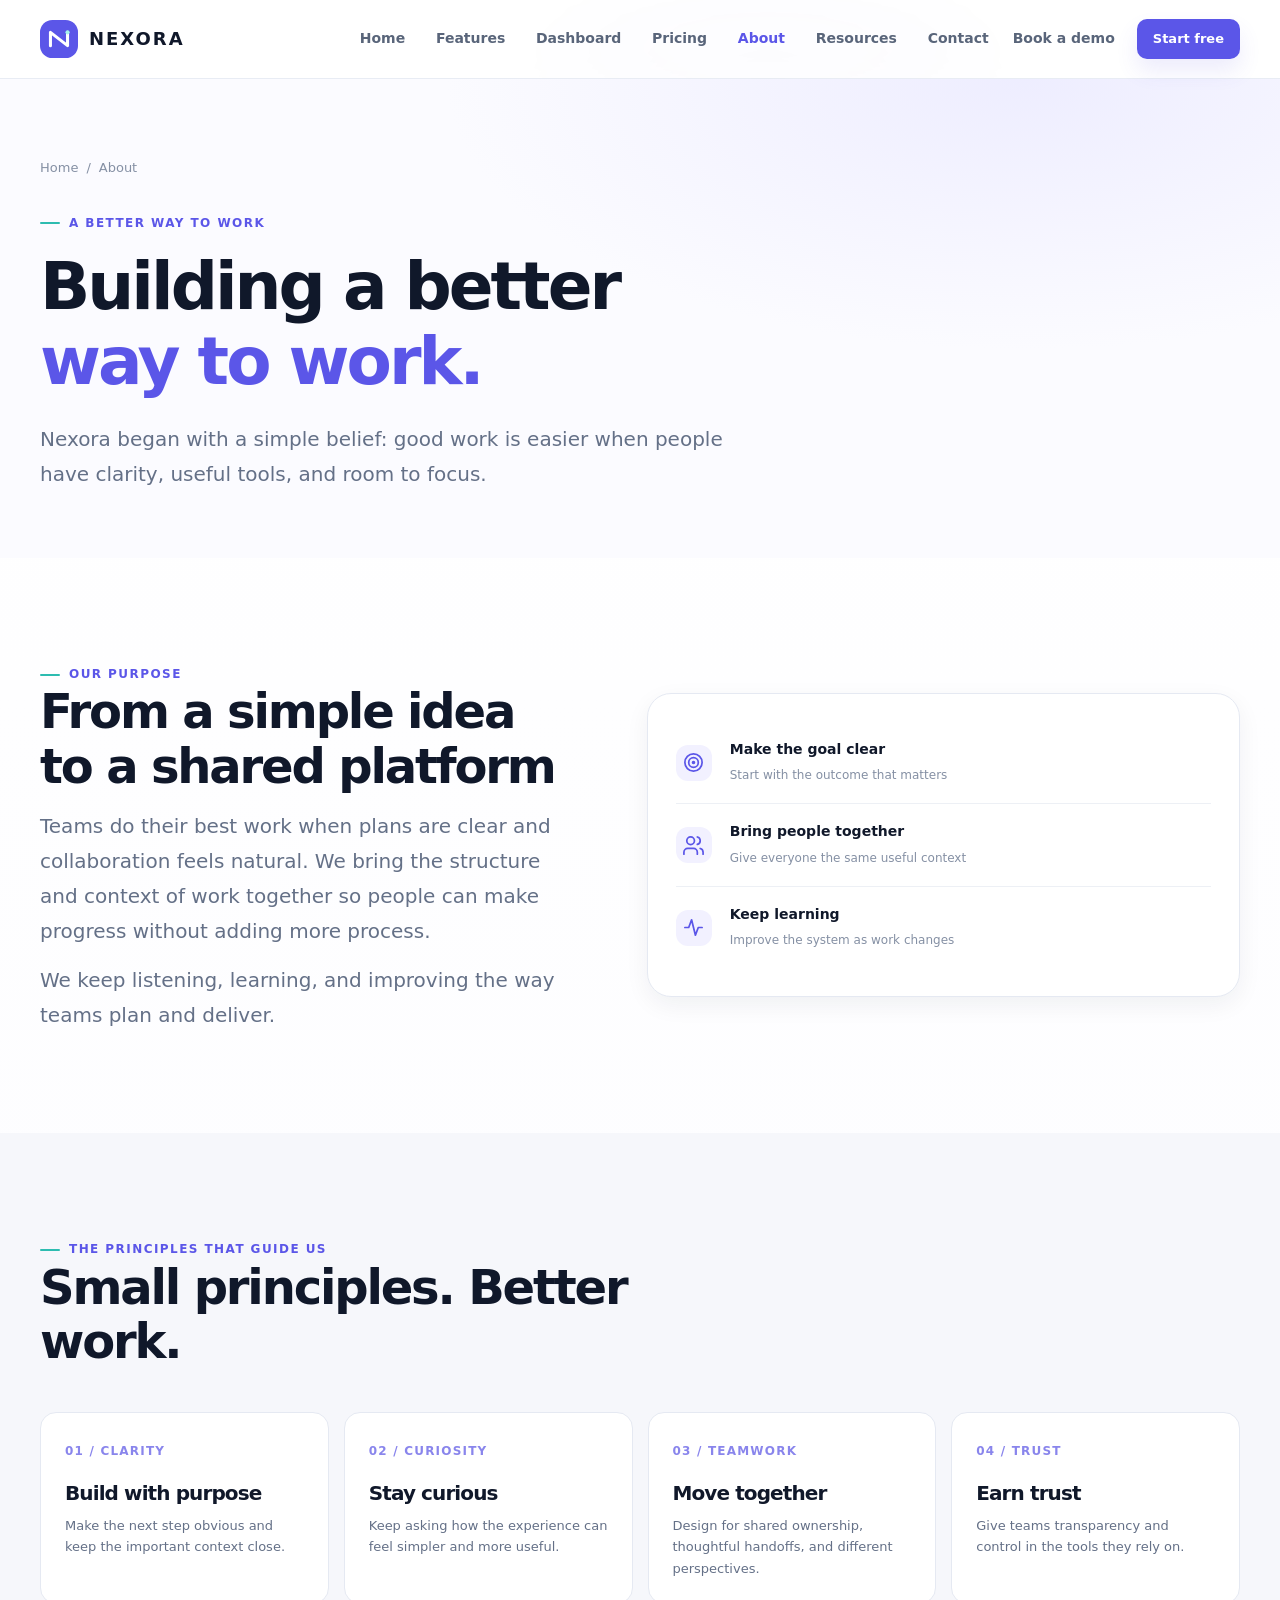
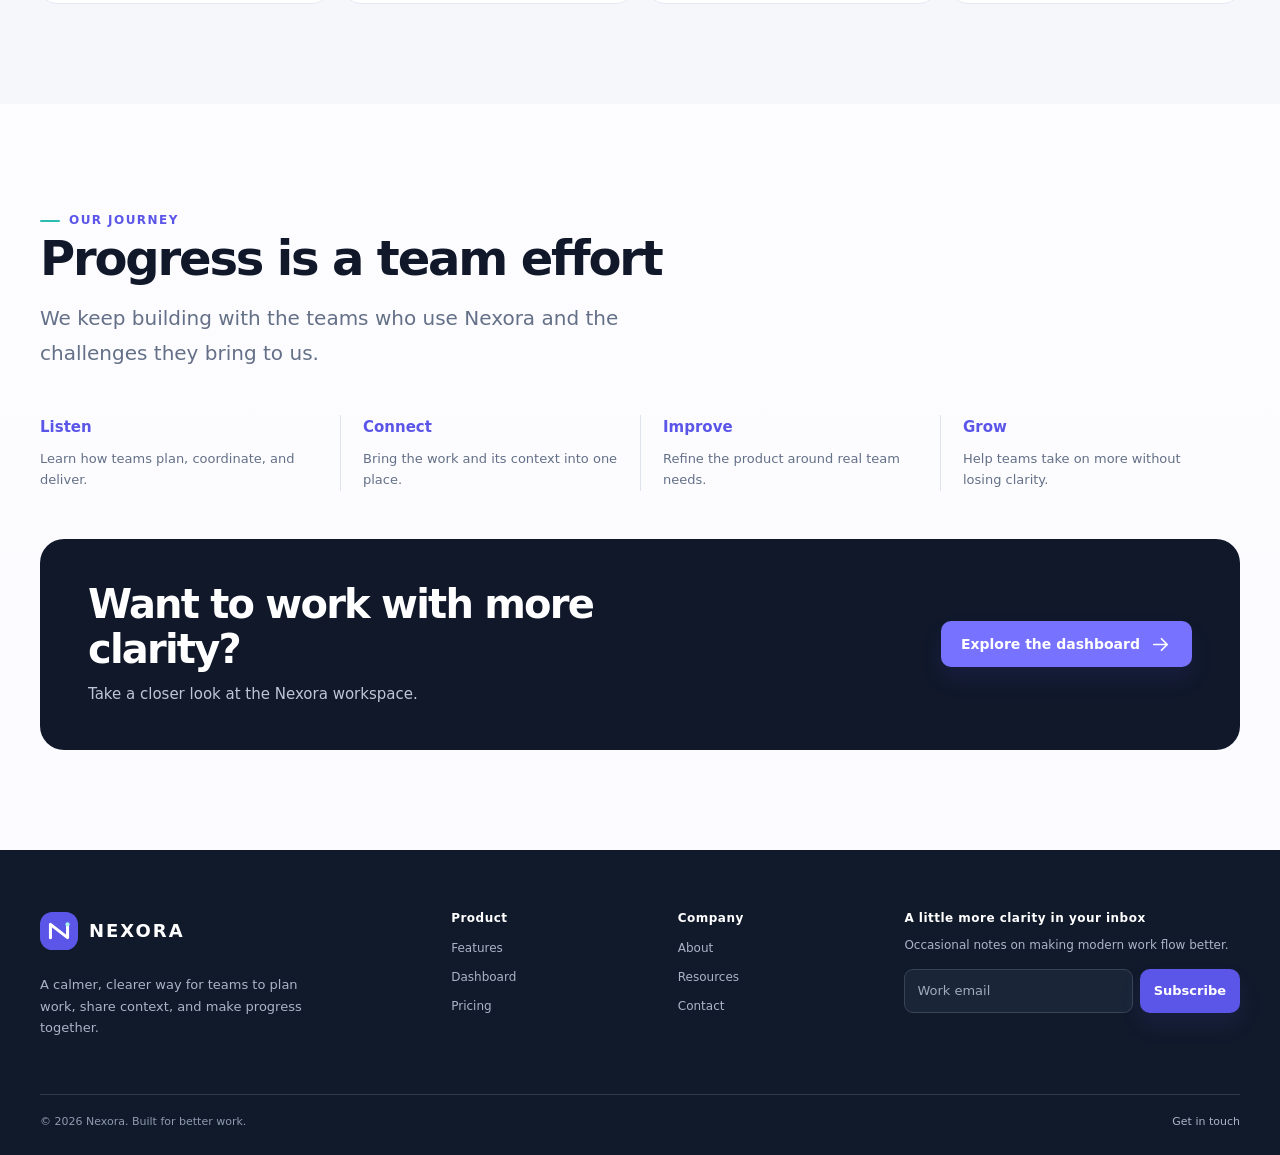
==== about.html @ 0b2b47d9 "Initial NEXORA website" ====
<!doctype html>
<html lang="en">
<head>
<meta charset="utf-8">
<meta name="viewport" content="width=device-width, initial-scale=1">
<meta name="description" content="Learn about Nexora’s purpose and the principles behind a better way to work.">
<title>About Nexora | Nexora</title>
<link rel="icon" href="assets/icons/nexora-mark.svg" type="image/svg+xml">
<link rel="stylesheet" href="css/style.css">
<script src="js/main.js" defer></script>
</head>
<body>
<a class="skip-link" href="#main-content">Skip to content</a>
<header class="site-header"><div class="container nav-wrap">
<a class="brand" href="index.html" aria-label="Nexora home"><img src="assets/icons/nexora-mark.svg" alt=""><span>NEXORA</span></a>
<div class="nav-panel" id="nav-panel"><nav class="primary-nav" id="site-nav" aria-label="Main navigation"><a href="index.html">Home</a><a href="features.html">Features</a><a href="dashboard.html">Dashboard</a><a href="pricing.html">Pricing</a><a href="about.html" aria-current="page">About</a><a href="resources.html">Resources</a><a href="contact.html">Contact</a></nav>
<div class="nav-cta"><a class="text-link" href="contact.html#demo">Book a demo</a><a class="button button-small" href="pricing.html#plans">Start free</a></div></div>
<button class="menu-toggle" type="button" data-menu-toggle aria-controls="nav-panel" aria-expanded="false" aria-label="Open navigation"><svg viewBox="0 0 24 24" fill="none" stroke="currentColor" stroke-width="1.8" stroke-linecap="round" aria-hidden="true"><path d="M4 7h16M4 12h16M4 17h16"/></svg></button>
</div></header>
<main id="main-content">
<section class="page-hero"><div class="container"><nav class="breadcrumb" aria-label="Breadcrumb"><a href="index.html">Home</a><span>/</span><span>About</span></nav><span class="eyebrow">A better way to work</span><h1>Building a better<br><span>way to work.</span></h1><p class="lead">Nexora began with a simple belief: good work is easier when people have clarity, useful tools, and room to focus.</p></div></section>
<section class="section"><div class="container split-section"><div class="split-copy"><span class="eyebrow">Our purpose</span><h2>From a simple idea to a shared platform</h2><p class="lead">Teams do their best work when plans are clear and collaboration feels natural. We bring the structure and context of work together so people can make progress without adding more process.</p><p class="lead mt-24">We keep listening, learning, and improving the way teams plan and deliver.</p></div><div class="workflow-card"><div class="workflow-step"><span class="step-number"><svg class="icon" viewBox="0 0 24 24" aria-hidden="true"><circle cx="12" cy="12" r="9"/><circle cx="12" cy="12" r="5"/><circle cx="12" cy="12" r="1"/></svg></span><span><strong>Make the goal clear</strong><small>Start with the outcome that matters</small></span></div><div class="workflow-step"><span class="step-number"><svg class="icon" viewBox="0 0 24 24" aria-hidden="true"><path d="M16 21v-2a4 4 0 0 0-4-4H6a4 4 0 0 0-4 4v2"/><circle cx="9" cy="7" r="4"/><path d="M22 21v-2a4 4 0 0 0-3-3.87M16 3.13a4 4 0 0 1 0 7.75"/></svg></span><span><strong>Bring people together</strong><small>Give everyone the same useful context</small></span></div><div class="workflow-step"><span class="step-number"><svg class="icon" viewBox="0 0 24 24" aria-hidden="true"><path d="M3 12h4l3-8 4 16 3-8h4"/></svg></span><span><strong>Keep learning</strong><small>Improve the system as work changes</small></span></div></div></div></section>
<section class="section section-soft"><div class="container"><div class="section-heading"><span class="eyebrow">The principles that guide us</span><h2>Small principles. Better work.</h2></div><div class="value-grid"><article class="value-card"><span class="value-index">01 / CLARITY</span><h3>Build with purpose</h3><p>Make the next step obvious and keep the important context close.</p></article><article class="value-card"><span class="value-index">02 / CURIOSITY</span><h3>Stay curious</h3><p>Keep asking how the experience can feel simpler and more useful.</p></article><article class="value-card"><span class="value-index">03 / TEAMWORK</span><h3>Move together</h3><p>Design for shared ownership, thoughtful handoffs, and different perspectives.</p></article><article class="value-card"><span class="value-index">04 / TRUST</span><h3>Earn trust</h3><p>Give teams transparency and control in the tools they rely on.</p></article></div></div></section>
<section class="section"><div class="container"><div class="section-heading"><span class="eyebrow">Our journey</span><h2>Progress is a team effort</h2><p class="lead">We keep building with the teams who use Nexora and the challenges they bring to us.</p></div><div class="milestones"><div class="milestone"><strong>Listen</strong><p>Learn how teams plan, coordinate, and deliver.</p></div><div class="milestone"><strong>Connect</strong><p>Bring the work and its context into one place.</p></div><div class="milestone"><strong>Improve</strong><p>Refine the product around real team needs.</p></div><div class="milestone"><strong>Grow</strong><p>Help teams take on more without losing clarity.</p></div></div><div class="mt-48"><div class="cta-band"><div><h2>Want to work with more clarity?</h2><p>Take a closer look at the Nexora workspace.</p></div><a class="button" href="dashboard.html">Explore the dashboard <svg class="icon" viewBox="0 0 24 24" aria-hidden="true"><path d="M5 12h14M13 6l6 6-6 6"/></svg></a></div></div></div></section></main>
<footer class="site-footer"><div class="container">
<div class="footer-top">
<div class="footer-brand"><a class="brand" href="index.html" aria-label="Nexora home"><img src="assets/icons/nexora-mark.svg" alt=""><span>NEXORA</span></a><p>A calmer, clearer way for teams to plan work, share context, and make progress together.</p></div>
<div><h2 class="footer-heading">Product</h2><nav class="footer-links" aria-label="Product links"><a href="features.html">Features</a><a href="dashboard.html">Dashboard</a><a href="pricing.html">Pricing</a></nav></div>
<div><h2 class="footer-heading">Company</h2><nav class="footer-links" aria-label="Company links"><a href="about.html">About</a><a href="resources.html">Resources</a><a href="contact.html">Contact</a></nav></div>
<div class="newsletter-block"><h2 class="footer-heading">A little more clarity in your inbox</h2><p class="newsletter-copy">Occasional notes on making modern work flow better.</p><form class="newsletter-form" data-local-form="newsletter"><input class="newsletter-input" type="email" name="email" autocomplete="email" placeholder="Work email" aria-label="Work email" required><button class="button button-small" type="submit">Subscribe</button></form><p class="footer-form-status" data-form-status aria-live="polite"></p></div>
</div>
<div class="footer-bottom"><p>© <span data-current-year>2026</span> Nexora. Built for better work.</p><a href="contact.html">Get in touch</a></div>
</div></footer>
</body></html>
---- css/style.css ----
:root {
  color-scheme: light;
  --ink: #10182a;
  --muted: #647087;
  --muted-2: #8590a4;
  --line: #e5e9f2;
  --surface: #ffffff;
  --surface-soft: #f6f7fb;
  --surface-lavender: #f2f1ff;
  --brand: #5b56e8;
  --brand-dark: #4842d1;
  --teal: #2dbcb0;
  --navy: #10182a;
  --radius-sm: 10px;
  --radius-md: 16px;
  --radius-lg: 24px;
  --shadow-sm: 0 8px 24px rgb(20 28 50 / 6%);
  --shadow-md: 0 24px 64px rgb(32 38 85 / 12%);
  --container: 1200px;
  --ease: cubic-bezier(.2,.7,.2,1);
  font-family: Inter, ui-sans-serif, system-ui, -apple-system, BlinkMacSystemFont, "Segoe UI", sans-serif;
  font-synthesis: none;
  text-rendering: optimizeLegibility;
  -webkit-font-smoothing: antialiased;
}
* { box-sizing: border-box; }
html { scroll-behavior: smooth; scroll-padding-top: 96px; }
body {
  margin: 0;
  color: var(--ink);
  background: linear-gradient(180deg, #ffffff 0%, #fbfbff 100%);
  font-size: 16px;
  line-height: 1.65;
  animation: bodyFadeIn .7s var(--ease) both;
}
body::before {
  position: fixed;
  inset: -18% 15% auto auto;
  width: min(40rem, 60vw);
  height: min(40rem, 60vw);
  border-radius: 50%;
  background: radial-gradient(circle, rgb(91 86 232 / 16%), rgb(91 86 232 / 0%) 68%);
  content: "";
  pointer-events: none;
  filter: blur(22px);
  z-index: 0;
  animation: pulseGlow 12s ease-in-out infinite alternate;
}
img, svg { display: block; }
a { color: inherit; text-decoration: none; }
button, input, select, textarea { font: inherit; }
button, a { -webkit-tap-highlight-color: transparent; }
button { color: inherit; }
:focus-visible { outline: 3px solid #8b87ff; outline-offset: 3px; }
[hidden] { display: none !important; }
.reveal {
  opacity: 0;
  transform: translateY(26px);
  transition: opacity .75s var(--ease), transform .75s var(--ease), box-shadow .2s var(--ease), border-color .2s var(--ease);
  transition-delay: var(--delay, 0ms);
}
.reveal.is-visible {
  opacity: 1;
  transform: translateY(0);
}
@keyframes bodyFadeIn {
  from { opacity: 0; }
  to { opacity: 1; }
}
@keyframes pulseGlow {
  0% { opacity: .4; transform: scale(1); }
  100% { opacity: .8; transform: scale(1.14); }
}
@keyframes floatPanel {
  0%, 100% { transform: var(--panel-transform, translateY(0)); }
  50% { transform: var(--panel-transform, translateY(0)) translateY(-8px); }
}
@keyframes fadeUp {
  from {
    opacity: 0;
    transform: translateY(18px);
  }
  to {
    opacity: 1;
    transform: translateY(0);
  }
}
.container { width: min(var(--container), calc(100% - 64px)); margin-inline: auto; }
.skip-link { position: fixed; top: 8px; left: 8px; z-index: 100; transform: translateY(-150%); padding: 10px 14px; border-radius: 8px; color: white; background: var(--navy); }
.skip-link:focus { transform: translateY(0); }
.site-header {
  position: sticky;
  top: 0;
  z-index: 50;
  border-bottom: 1px solid rgb(226 231 241 / 78%);
  background: rgb(255 255 255 / 92%);
  backdrop-filter: blur(16px);
  animation: fadeUp .7s var(--ease) both;
}
.nav-wrap { min-height: 78px; display: flex; align-items: center; justify-content: space-between; gap: 32px; }
.brand { display: inline-flex; align-items: center; gap: 11px; flex: 0 0 auto; font-size: 18px; font-weight: 800; letter-spacing: .11em; }
.brand img { width: 38px; height: 38px; }
.nav-panel { display: flex; flex: 1; align-items: center; gap: 24px; }
.primary-nav { display: flex; align-items: center; gap: clamp(18px, 2.4vw, 34px); margin-left: auto; }
.primary-nav a, .nav-cta .text-link { color: #59657a; font-size: 14px; font-weight: 600; transition: color .18s var(--ease); }
.primary-nav a:hover, .primary-nav a[aria-current="page"], .nav-cta .text-link:hover { color: var(--brand); }
.nav-cta { display: flex; align-items: center; gap: 22px; }
.button {
  min-height: 46px;
  display: inline-flex;
  align-items: center;
  justify-content: center;
  gap: 9px;
  padding: 0 19px;
  border: 1px solid transparent;
  border-radius: var(--radius-sm);
  background: var(--brand);
  color: white;
  font-size: 14px;
  font-weight: 700;
  line-height: 1.2;
  cursor: pointer;
  transition: transform .2s var(--ease), background .2s var(--ease), box-shadow .2s var(--ease), filter .2s var(--ease);
  box-shadow: 0 12px 22px rgb(91 86 232 / 11%);
}
.button:hover {
  transform: translateY(-2px) scale(1.01);
  background: var(--brand-dark);
  box-shadow: 0 18px 26px rgb(91 86 232 / 18%);
  filter: saturate(1.06);
}
.button-secondary { border-color: var(--line); background: white; color: var(--ink); }
.button-secondary:hover { border-color: #c9c9f8; background: #fbfbff; color: var(--brand-dark); box-shadow: var(--shadow-sm); }
.button-dark { background: var(--navy); }
.button-dark:hover { background: #202b45; }
.button-small { min-height: 40px; padding-inline: 15px; font-size: 13px; }
.menu-toggle { display: none; width: 44px; height: 44px; align-items: center; justify-content: center; border: 1px solid var(--line); border-radius: 12px; background: white; cursor: pointer; }
.menu-toggle svg { width: 20px; height: 20px; }
.icon { width: 23px; height: 23px; flex: 0 0 auto; fill: none; stroke: currentColor; stroke-width: 1.8; stroke-linecap: round; stroke-linejoin: round; }
main { min-height: 50vh; }
.eyebrow { display: inline-flex; align-items: center; gap: 9px; color: var(--brand); font-size: 12px; font-weight: 800; letter-spacing: .12em; text-transform: uppercase; }
.eyebrow::before { width: 20px; height: 2px; border-radius: 4px; background: var(--teal); content: ""; }
h1, h2, h3, p { margin-top: 0; }
h1, h2, h3 { letter-spacing: -.045em; line-height: 1.13; }
h1 { max-width: 800px; margin-bottom: 22px; font-size: clamp(46px, 6.2vw, 76px); font-weight: 760; }
h1 span, .gradient-text { color: var(--brand); }
h2 { margin-bottom: 16px; font-size: clamp(32px, 4vw, 48px); font-weight: 740; }
h3 { margin-bottom: 10px; font-size: 20px; font-weight: 700; }
.lead { max-width: 620px; margin-bottom: 0; color: var(--muted); font-size: clamp(17px, 1.7vw, 20px); line-height: 1.75; }
.section { padding-block: 100px; }
.section-soft { background: var(--surface-soft); }
.section-heading { max-width: 720px; margin-bottom: 44px; }
.section-heading.center { margin-inline: auto; text-align: center; }
.section-heading.center .lead { margin-inline: auto; }
.hero { position: relative; overflow: hidden; padding: 76px 0 70px; background: radial-gradient(ellipse at 80% 35%, rgb(220 219 255 / 50%), transparent 38%), linear-gradient(180deg, #fbfbff 0%, #fff 92%); }
.hero-grid { display: grid; grid-template-columns: minmax(0, .88fr) minmax(500px, 1.12fr); align-items: center; gap: clamp(38px, 6vw, 84px); }
.hero-copy { position: relative; z-index: 1; animation: fadeUp .8s var(--ease) both; }
.hero-copy h1 { margin-top: 19px; }
.hero-copy .lead { max-width: 540px; }
.hero-actions { display: flex; flex-wrap: wrap; gap: 12px; margin-top: 30px; }
.hero-note { margin-top: 17px; color: var(--muted-2); font-size: 13px; }
.hero-note strong { color: #536078; font-weight: 650; }
.product-window {
  --panel-transform: perspective(1200px) rotateY(-3deg) rotateX(1deg);
  position: relative;
  padding: 13px;
  border: 1px solid #e7e8f4;
  border-radius: 22px;
  background: rgb(255 255 255 / 88%);
  box-shadow: 0 35px 80px rgb(36 38 94 / 13%);
  transform: var(--panel-transform);
  animation: fadeUp .9s var(--ease) .1s both, floatPanel 6s ease-in-out infinite;
}
.window-bar { height: 30px; display: flex; align-items: center; gap: 6px; padding-left: 6px; }
.window-dot { width: 8px; height: 8px; border-radius: 50%; background: #d8dce8; }
.window-dot:first-child { background: #ffaaa4; }
.window-dot:nth-child(2) { background: #ffd276; }
.window-dot:nth-child(3) { background: #80d5be; }
.app-preview { min-height: 376px; display: grid; grid-template-columns: 148px 1fr; overflow: hidden; border: 1px solid #edf0f6; border-radius: 14px; background: #fbfcff; }
.app-sidebar { padding: 18px 12px; border-right: 1px solid #edf0f6; background: white; }
.app-sidebar-brand { display: flex; align-items: center; gap: 8px; margin-bottom: 25px; font-size: 11px; font-weight: 800; letter-spacing: .08em; }
.app-sidebar-brand img { width: 23px; height: 23px; }
.app-menu-item { display: flex; align-items: center; gap: 8px; margin: 4px 0; padding: 8px; border-radius: 7px; color: #7b8496; font-size: 10px; font-weight: 650; }
.app-menu-item.active { color: var(--brand); background: #f1f0ff; }
.app-menu-item .icon { width: 15px; height: 15px; }
.app-content { min-width: 0; padding: 20px 21px; }
.app-topline { display: flex; align-items: center; justify-content: space-between; gap: 12px; margin-bottom: 22px; }
.app-title { font-size: 17px; font-weight: 750; letter-spacing: -.03em; }
.app-caption { color: var(--muted-2); font-size: 9px; }
.avatar-stack { display: flex; align-items: center; }
.avatar { width: 24px; height: 24px; display: grid; place-items: center; margin-left: -5px; border: 2px solid white; border-radius: 50%; background: #e8e6ff; color: #4e49bb; font-size: 8px; font-weight: 800; }
.avatar:nth-child(2) { background: #d6f3ee; color: #248277; }
.avatar:nth-child(3) { background: #ffe9d1; color: #9c6327; }
.metric-row { display: grid; grid-template-columns: repeat(3, 1fr); gap: 10px; margin-bottom: 12px; }
.metric { padding: 12px; border: 1px solid #eceef5; border-radius: 10px; background: white; }
.metric-label { color: var(--muted-2); font-size: 9px; }
.metric-value { margin-top: 4px; font-size: 18px; font-weight: 760; letter-spacing: -.04em; }
.metric-change { margin-top: 2px; color: #239788; font-size: 9px; font-weight: 700; }
.board-card { padding: 13px; border: 1px solid #eceef5; border-radius: 10px; background: white; }
.board-card-head { display: flex; justify-content: space-between; align-items: center; gap: 12px; margin-bottom: 12px; font-size: 10px; font-weight: 750; }
.board-card-head span:last-child { color: var(--muted-2); font-size: 9px; font-weight: 600; }
.task-row { display: grid; grid-template-columns: 14px minmax(0,1fr) auto; align-items: center; gap: 8px; padding: 9px 0; border-top: 1px solid #f0f1f6; color: #465168; font-size: 9px; }
.task-check { width: 12px; height: 12px; border: 1px solid #c9cedd; border-radius: 4px; }
.task-check.done { border-color: #37b49c; background: #37b49c; }
.task-tag { padding: 3px 6px; border-radius: 5px; background: #efeeff; color: #625ddd; font-size: 8px; font-weight: 700; }
.task-tag.teal { background: #e5f8f4; color: #208d7e; }
.task-tag.orange { background: #fff2e4; color: #b57028; }
.float-note {
  position: absolute;
  right: -22px;
  bottom: 30px;
  display: flex;
  align-items: center;
  gap: 10px;
  padding: 12px 15px;
  border: 1px solid #eaebf4;
  border-radius: 12px;
  background: white;
  box-shadow: var(--shadow-md);
  font-size: 11px;
  font-weight: 700;
  animation: fadeUp .8s var(--ease) .25s both, floatPanel 7s ease-in-out infinite 1s;
}
.float-note .success-dot { width: 25px; height: 25px; display: grid; place-items: center; border-radius: 8px; background: #e7f8f4; color: #219281; }
.feature-grid { display: grid; grid-template-columns: repeat(3, 1fr); gap: 18px; }
.feature-card {
  min-height: 234px;
  padding: 27px;
  border: 1px solid var(--line);
  border-radius: var(--radius-md);
  background: white;
  transition: transform .2s var(--ease), border-color .2s var(--ease), box-shadow .2s var(--ease), filter .2s var(--ease);
}
.feature-card:hover {
  transform: translateY(-4px) scale(1.01);
  border-color: #d7d5fb;
  box-shadow: var(--shadow-sm);
  filter: saturate(1.04);
}
.feature-icon { width: 46px; height: 46px; display: grid; place-items: center; margin-bottom: 23px; border-radius: 13px; background: var(--surface-lavender); color: var(--brand); }
.feature-icon.teal { background: #e7f8f5; color: #218c80; }
.feature-icon.amber { background: #fff4e4; color: #b27732; }
.feature-icon.blue { background: #eaf2ff; color: #4070ca; }
.feature-card p { margin-bottom: 0; color: var(--muted); font-size: 14px; }
.feature-link { display: inline-flex; align-items: center; gap: 8px; margin-top: 17px; color: var(--brand); font-size: 13px; font-weight: 700; }
.feature-link .icon { width: 16px; height: 16px; transition: transform .18s var(--ease); }
.feature-link:hover .icon { transform: translateX(3px); }
.split-section { display: grid; grid-template-columns: .95fr 1.05fr; align-items: center; gap: 70px; }
.split-copy .lead { margin-top: 14px; }
.benefit-list { display: grid; gap: 15px; margin: 28px 0 0; padding: 0; list-style: none; }
.benefit-list li { display: flex; align-items: flex-start; gap: 11px; color: #48546b; font-size: 15px; }
.check-icon { width: 22px; height: 22px; display: grid; place-items: center; flex: 0 0 auto; margin-top: 1px; border-radius: 50%; background: #e7f8f4; color: #168778; }
.check-icon .icon { width: 14px; height: 14px; }
.workflow-card {
  padding: 28px;
  border: 1px solid var(--line);
  border-radius: var(--radius-lg);
  background: white;
  box-shadow: var(--shadow-sm);
  transition: transform .25s var(--ease), box-shadow .25s var(--ease);
}
.workflow-card:hover { transform: translateY(-3px); box-shadow: 0 22px 46px rgb(20 28 50 / 10%); }
.workflow-step { display: grid; grid-template-columns: 40px 1fr auto; align-items: center; gap: 14px; padding: 16px 0; border-bottom: 1px solid #edf0f5; }
.workflow-step:last-child { border: 0; }
.step-number { width: 36px; height: 36px; display: grid; place-items: center; border-radius: 12px; background: var(--surface-lavender); color: var(--brand); font-size: 13px; font-weight: 800; }
.workflow-step strong { display: block; font-size: 14px; }
.workflow-step small { color: var(--muted-2); font-size: 12px; }
.step-status { color: #208f80; font-size: 11px; font-weight: 700; }
.logo-strip { display: flex; flex-wrap: wrap; justify-content: space-between; gap: 18px; padding-block: 27px; border-block: 1px solid var(--line); color: #747f93; font-size: 12px; font-weight: 720; letter-spacing: .03em; text-transform: uppercase; }
.cta-band { display: flex; align-items: center; justify-content: space-between; gap: 30px; padding: 43px 48px; border-radius: var(--radius-lg); background: var(--navy); color: white; }
.cta-band h2 { max-width: 660px; margin: 0; color: white; font-size: clamp(28px, 3.5vw, 40px); }
.cta-band p { margin: 10px 0 0; color: #bdc5d6; font-size: 15px; }
.cta-band .button { flex: 0 0 auto; background: #7772ff; }
.page-hero { padding: 78px 0 66px; background: radial-gradient(ellipse at 80% 0%, rgb(229 228 255 / 60%), transparent 40%), #fbfbff; }
.page-hero h1 { margin-top: 17px; font-size: clamp(44px, 5.3vw, 66px); }
.page-hero .lead { max-width: 700px; }
.breadcrumb { display: flex; align-items: center; gap: 8px; margin-bottom: 28px; color: var(--muted-2); font-size: 13px; }
.breadcrumb a:hover { color: var(--brand); }
.toolbar { display: flex; align-items: center; justify-content: space-between; gap: 16px; margin-bottom: 22px; }
.tabs { display: flex; flex-wrap: wrap; gap: 7px; padding: 5px; border: 1px solid var(--line); border-radius: 11px; background: white; }
.tab-button { min-height: 37px; padding: 0 13px; border: 0; border-radius: 7px; background: transparent; color: var(--muted); font-size: 13px; font-weight: 650; cursor: pointer; }
.tab-button[aria-selected="true"] { background: var(--surface-lavender); color: var(--brand-dark); }
.dashboard-shell { overflow: hidden; border: 1px solid #e4e8f1; border-radius: var(--radius-lg); background: white; box-shadow: var(--shadow-sm); }
.dash-topbar { display: flex; align-items: center; justify-content: space-between; gap: 15px; padding: 22px 25px; border-bottom: 1px solid #eceff5; }
.dash-topbar h2 { margin: 0; font-size: 20px; }
.dash-content { padding: 24px; }
.dashboard-metrics { display: grid; grid-template-columns: repeat(4, 1fr); gap: 14px; }
.dash-metric { padding: 18px; border: 1px solid #eceff5; border-radius: 14px; background: #fff; }
.dash-metric-label { color: var(--muted); font-size: 12px; }
.dash-metric-value { margin: 5px 0 0; font-size: 28px; font-weight: 760; letter-spacing: -.05em; }
.dash-metric-foot { margin-top: 3px; color: #239788; font-size: 11px; font-weight: 650; }
.dash-grid { display: grid; grid-template-columns: 1.3fr .7fr; gap: 16px; margin-top: 16px; }
.dash-card { padding: 20px; border: 1px solid #eceff5; border-radius: 14px; background: white; }
.dash-card h3 { margin: 0; font-size: 15px; letter-spacing: -.02em; }
.dash-card-title { display: flex; align-items: center; justify-content: space-between; gap: 12px; margin-bottom: 20px; }
.dash-card-title small { color: var(--muted-2); font-size: 11px; }
.chart { height: 190px; display: flex; align-items: end; justify-content: space-around; gap: 15px; padding: 12px 6px 0; border-bottom: 1px solid #e9edf4; background: repeating-linear-gradient(to bottom, transparent 0, transparent 46px, #f0f2f7 47px, transparent 48px); }
.chart-column { width: 10%; height: 100%; display: flex; align-items: end; justify-content: center; gap: 4px; }
.chart-bar { width: 38%; min-height: 5px; border-radius: 5px 5px 0 0; background: #d9d7ff; }
.chart-bar.primary { background: var(--brand); }
.chart-labels { display: flex; justify-content: space-around; padding-top: 8px; color: var(--muted-2); font-size: 10px; }
.progress-row { margin: 17px 0; }
.progress-label { display: flex; justify-content: space-between; gap: 12px; margin-bottom: 7px; color: #4f5a70; font-size: 12px; }
.progress-track { height: 7px; overflow: hidden; border-radius: 9px; background: #eef0f6; }
.progress-fill { height: 100%; border-radius: inherit; background: var(--brand); }
.progress-fill.teal { background: #35b8a5; }
.progress-fill.gold { background: #e6ad57; }
.people-list { display: grid; gap: 12px; }
.person-row { display: flex; align-items: center; justify-content: space-between; gap: 12px; }
.person-info { display: flex; align-items: center; gap: 10px; }
.person-info .avatar { width: 33px; height: 33px; margin: 0; font-size: 10px; }
.person-info strong { display: block; font-size: 12px; }
.person-info small { display: block; color: var(--muted-2); font-size: 10px; }
.load-label { color: #657189; font-size: 10px; }
.work-table { width: 100%; border-collapse: collapse; text-align: left; }
.work-table th { padding: 11px; border-bottom: 1px solid var(--line); color: var(--muted-2); font-size: 11px; font-weight: 650; }
.work-table td { padding: 15px 11px; border-bottom: 1px solid #edf0f5; color: #4d5870; font-size: 13px; }
.work-table tr:last-child td { border: 0; }
.status-pill { display: inline-flex; align-items: center; gap: 6px; padding: 5px 9px; border-radius: 20px; background: #f0efff; color: #5752cf; font-size: 10px; font-weight: 700; white-space: nowrap; }
.status-pill.done { background: #e6f7f1; color: #228672; }
.status-pill.review { background: #fff4e5; color: #a96a27; }
.timeline { display: grid; gap: 14px; }
.timeline-row { display: grid; grid-template-columns: 140px 1fr; gap: 20px; align-items: center; }
.timeline-label { color: #566178; font-size: 13px; font-weight: 650; }
.timeline-track { position: relative; height: 30px; border-radius: 7px; background: repeating-linear-gradient(to right, #f6f7fa 0, #f6f7fa calc(20% - 1px), #e9ecf3 calc(20% - 1px), #e9ecf3 20%); }
.timeline-bar { position: absolute; top: 5px; bottom: 5px; left: var(--left); width: var(--width); border-radius: 5px; background: #7772ef; }
.timeline-bar.teal { background: #39b6a2; }
.timeline-bar.gold { background: #e8b45e; }
.plan-grid { display: grid; grid-template-columns: repeat(4, 1fr); gap: 15px; align-items: stretch; }
.plan-card {
  position: relative;
  display: flex;
  flex-direction: column;
  padding: 25px 22px;
  border: 1px solid var(--line);
  border-radius: 17px;
  background: white;
  transition: transform .25s var(--ease), box-shadow .25s var(--ease), border-color .25s var(--ease);
}
.plan-card:hover {
  transform: translateY(-4px);
  border-color: #cfcdfd;
  box-shadow: 0 18px 26px rgb(20 28 50 / 8%);
}
.plan-card.featured { border: 2px solid var(--brand); box-shadow: 0 17px 40px rgb(91 86 232 / 10%); }
.plan-badge { position: absolute; top: -13px; right: 18px; padding: 4px 10px; border-radius: 20px; background: var(--brand); color: white; font-size: 10px; font-weight: 750; }
.plan-name { margin-bottom: 6px; font-size: 19px; font-weight: 750; }
.plan-desc { min-height: 46px; margin-bottom: 19px; color: var(--muted); font-size: 12px; line-height: 1.55; }
.plan-price { margin-bottom: 3px; font-size: 31px; font-weight: 780; letter-spacing: -.055em; }
.plan-price small { color: var(--muted); font-size: 11px; font-weight: 600; letter-spacing: 0; }
.plan-billing { min-height: 20px; margin-bottom: 17px; color: var(--muted-2); font-size: 10px; }
.plan-card .button { width: 100%; margin-bottom: 19px; }
.plan-list { display: grid; gap: 11px; margin: 0; padding: 18px 0 0; border-top: 1px solid #edf0f5; list-style: none; }
.plan-list li { display: flex; align-items: flex-start; gap: 8px; color: #5c687d; font-size: 11px; line-height: 1.4; }
.plan-list .icon { width: 14px; height: 14px; color: #279988; }
.billing-note { margin: 11px 0 0; color: var(--muted-2); font-size: 12px; text-align: center; }
.faq-list { max-width: 820px; margin-inline: auto; border-top: 1px solid var(--line); }
.faq-list details { border-bottom: 1px solid var(--line); }
.faq-list summary { position: relative; padding: 21px 40px 21px 0; color: #202a3e; font-size: 16px; font-weight: 680; cursor: pointer; list-style: none; }
.faq-list summary::-webkit-details-marker { display: none; }
.faq-list summary::after { position: absolute; top: 19px; right: 4px; color: var(--brand); content: "+"; font-size: 22px; font-weight: 400; }
.faq-list details[open] summary::after { content: "−"; }
.faq-list details p { max-width: 710px; padding: 0 20px 19px 0; margin: -2px 0 0; color: var(--muted); font-size: 14px; }
.value-grid { display: grid; grid-template-columns: repeat(4, 1fr); gap: 15px; }
.value-card { padding: 24px; border: 1px solid var(--line); border-radius: 16px; background: white; }
.value-index { display: inline-block; margin-bottom: 20px; color: #8985ec; font-size: 12px; font-weight: 800; letter-spacing: .1em; }
.value-card p { margin: 0; color: var(--muted); font-size: 13px; }
.milestones { display: grid; grid-template-columns: repeat(4, 1fr); gap: 0; }
.milestone { padding: 0 22px; border-left: 1px solid #dfe3ef; }
.milestone:first-child { padding-left: 0; border: 0; }
.milestone strong { display: block; margin-bottom: 8px; color: var(--brand); font-size: 15px; }
.milestone p { margin: 0; color: var(--muted); font-size: 13px; }
.resource-tools { display: flex; flex-wrap: wrap; gap: 8px; margin-bottom: 27px; }
.filter-button { min-height: 38px; padding: 0 14px; border: 1px solid var(--line); border-radius: 20px; background: white; color: #59657a; font-size: 12px; font-weight: 650; cursor: pointer; }
.filter-button:hover, .filter-button[aria-pressed="true"] { border-color: #cfcef7; background: var(--surface-lavender); color: var(--brand-dark); }
.resource-grid { display: grid; grid-template-columns: repeat(3, 1fr); gap: 18px; }
.resource-card {
  overflow: hidden;
  border: 1px solid var(--line);
  border-radius: 16px;
  background: white;
  transition: transform .18s var(--ease), box-shadow .18s var(--ease), border-color .18s var(--ease);
}
.resource-card:hover {
  transform: translateY(-4px);
  border-color: #d5d1ff;
  box-shadow: var(--shadow-sm);
}
.resource-art { min-height: 150px; display: flex; align-items: end; padding: 20px; background: linear-gradient(140deg, #eeedff, #dcf7f1); }
.resource-card:nth-child(3n+2) .resource-art { background: linear-gradient(140deg, #fff1df, #f1efff); }
.resource-card:nth-child(3n) .resource-art { background: linear-gradient(140deg, #e4efff, #e5f7f1); }
.resource-art span { width: 45px; height: 45px; display: grid; place-items: center; border: 1px solid rgb(255 255 255 / 80%); border-radius: 14px; background: rgb(255 255 255 / 72%); color: var(--brand); }
.resource-art .icon { width: 23px; height: 23px; }
.resource-body { padding: 20px; }
.resource-category { color: var(--brand); font-size: 10px; font-weight: 800; letter-spacing: .1em; text-transform: uppercase; }
.resource-body h3 { margin-top: 8px; font-size: 17px; line-height: 1.35; }
.resource-body p { margin: 0; color: var(--muted); font-size: 13px; }
.resource-read { display: inline-flex; align-items: center; gap: 7px; margin-top: 17px; color: var(--brand); font-size: 12px; font-weight: 720; }
.article-list { display: grid; gap: 20px; }
.article { max-width: 820px; padding: 30px; border: 1px solid var(--line); border-radius: 18px; background: white; scroll-margin-top: 110px; }
.article h3 { margin-top: 8px; font-size: 23px; }
.article p { margin-bottom: 0; color: var(--muted); font-size: 14px; }
.contact-grid { display: grid; grid-template-columns: .78fr 1.22fr; align-items: start; gap: 36px; }
.contact-aside { padding: 28px; border-radius: 18px; background: var(--navy); color: white; }
.contact-aside h2 { margin: 0 0 12px; color: white; font-size: 27px; }
.contact-aside > p { color: #c1c9d8; font-size: 14px; }
.contact-option { display: flex; gap: 13px; padding: 17px 0; border-top: 1px solid rgb(255 255 255 / 13%); }
.contact-option .feature-icon { width: 39px; height: 39px; flex: 0 0 auto; margin: 0; background: rgb(255 255 255 / 10%); color: #a8a5ff; }
.contact-option strong { display: block; margin: 0 0 3px; font-size: 14px; }
.contact-option span { display: block; color: #c1c9d8; font-size: 12px; }
.form-card { padding: 30px; border: 1px solid var(--line); border-radius: 18px; background: white; box-shadow: var(--shadow-sm); }
.form-card h2 { margin-bottom: 7px; font-size: 26px; }
.form-intro { margin-bottom: 23px; color: var(--muted); font-size: 13px; }
.form-grid { display: grid; grid-template-columns: 1fr 1fr; gap: 17px; }
.field { display: grid; gap: 7px; }
.field.full { grid-column: 1 / -1; }
.field label { color: #49556b; font-size: 12px; font-weight: 680; }
.field input, .field select, .field textarea, .newsletter-input { width: 100%; min-height: 45px; padding: 10px 12px; border: 1px solid #dfe4ee; border-radius: 9px; background: white; color: var(--ink); font-size: 13px; }
.field textarea { min-height: 118px; resize: vertical; }
.field input::placeholder, .field textarea::placeholder, .newsletter-input::placeholder { color: #a1aabc; }
.field input:focus, .field select:focus, .field textarea:focus, .newsletter-input:focus { border-color: #9995f2; outline: 3px solid rgb(91 86 232 / 12%); }
.form-actions { display: flex; align-items: center; gap: 14px; margin-top: 19px; }
.form-status { min-height: 20px; margin: 14px 0 0; color: #256f62; font-size: 12px; }
.form-note { margin: 13px 0 0; color: var(--muted-2); font-size: 11px; }
.site-footer { padding: 62px 0 24px; background: #111a2b; color: white; }
.footer-top { display: grid; grid-template-columns: 1.1fr .55fr .55fr 1fr; gap: 42px; padding-bottom: 45px; }
.footer-brand p { max-width: 280px; margin: 16px 0 0; color: #aab4c7; font-size: 13px; }
.footer-brand .brand { color: white; }
.footer-heading { margin-bottom: 14px; color: white; font-size: 12px; font-weight: 750; letter-spacing: .04em; }
.footer-links { display: grid; gap: 9px; }
.footer-links a { color: #aab4c7; font-size: 12px; }
.footer-links a:hover { color: white; }
.newsletter-copy { margin: -3px 0 13px; color: #aab4c7; font-size: 12px; }
.newsletter-form { display: flex; gap: 7px; }
.newsletter-input { min-width: 0; min-height: 42px; border-color: #394357; background: #1a2538; color: white; }
.newsletter-input:focus { border-color: #9995f2; outline-color: rgb(153 149 242 / 18%); }
.newsletter-form .button { min-height: 42px; padding-inline: 13px; }
.footer-form-status { min-height: 18px; margin-top: 7px; color: #a5f3d9; font-size: 11px; }
.footer-bottom { display: flex; align-items: center; justify-content: space-between; gap: 20px; padding-top: 18px; border-top: 1px solid #30394a; color: #8f9bb0; font-size: 11px; }
.footer-bottom p { margin: 0; }
.footer-bottom a { color: #aab4c7; }
.text-center { text-align: center; }
.mt-24 { margin-top: 24px; }
.mt-32 { margin-top: 32px; }
.mt-48 { margin-top: 48px; }
.mb-0 { margin-bottom: 0; }
.legal-note { color: var(--muted-2); font-size: 11px; }
@media (max-width: 1100px) {
  .container { width: min(var(--container), calc(100% - 48px)); }
  .nav-wrap { gap: 19px; }
  .primary-nav { gap: 16px; }
  .primary-nav a, .nav-cta .text-link { font-size: 13px; }
  .hero-grid { grid-template-columns: minmax(0, .82fr) minmax(430px, 1.18fr); gap: 35px; }
  .plan-grid { grid-template-columns: repeat(2, 1fr); gap: 18px; }
  .footer-top { grid-template-columns: 1fr 1fr 1fr; }
  .newsletter-block { grid-column: 1 / -1; max-width: 470px; }
}
@media (max-width: 820px) {
  html { scroll-padding-top: 76px; }
  .container { width: min(var(--container), calc(100% - 40px)); }
  .nav-wrap { min-height: 70px; }
  .menu-toggle { display: flex; margin-left: auto; }
  .nav-panel { position: absolute; top: 100%; right: 0; left: 0; display: none; flex-direction: column; align-items: stretch; gap: 0; padding: 6px 20px 16px; border-bottom: 1px solid var(--line); background: white; box-shadow: 0 16px 24px rgb(20 28 50 / 8%); }
  .site-header.is-menu-open .nav-panel { display: flex; }
  .nav-panel .primary-nav { align-items: stretch; flex-direction: column; gap: 0; margin: 0; }
  .nav-panel .primary-nav a { padding: 12px 4px; border-bottom: 1px solid #f0f2f6; font-size: 14px; }
  .nav-panel .primary-nav a:last-child { border: 0; }
  .nav-panel .nav-cta { padding: 14px 0 0; }
  .hero { padding: 62px 0 56px; }
  .hero-grid { grid-template-columns: 1fr; gap: 40px; }
  .hero-copy { max-width: 730px; }
  .hero-copy h1 { max-width: 680px; }
  .product-window { width: min(100%, 700px); margin-inline: auto; transform: none; }
  .float-note { right: -10px; }
  .split-section { grid-template-columns: 1fr; gap: 36px; }
  .feature-grid { grid-template-columns: repeat(2, 1fr); }
  .value-grid { grid-template-columns: repeat(2, 1fr); }
  .dashboard-metrics { grid-template-columns: repeat(2, 1fr); }
  .dash-grid { grid-template-columns: 1fr; }
  .contact-grid { grid-template-columns: 1fr; }
  .contact-aside { display: grid; grid-template-columns: repeat(3, 1fr); gap: 0 18px; }
  .contact-aside h2, .contact-aside > p { grid-column: 1 / -1; }
  .contact-option:nth-of-type(2) { border-top: 1px solid rgb(255 255 255 / 13%); }
}
@media (max-width: 600px) {
  .container { width: calc(100% - 36px); }
  h1 { font-size: clamp(42px, 12vw, 58px); }
  .section { padding-block: 70px; }
  .hero { padding: 48px 0 45px; }
  .hero-actions { align-items: stretch; }
  .hero-actions .button { flex: 1 1 auto; }
  .product-window { padding: 8px; border-radius: 17px; }
  .app-preview { min-height: 0; grid-template-columns: 1fr; }
  .app-sidebar { display: none; }
  .app-content { padding: 15px; }
  .app-title { font-size: 15px; }
  .metric-row { gap: 6px; }
  .metric { padding: 9px; }
  .metric-value { font-size: 16px; }
  .float-note { right: 4px; bottom: -19px; padding: 8px 11px; font-size: 10px; }
  .feature-grid, .value-grid, .resource-grid { grid-template-columns: 1fr; }
  .feature-card { min-height: 0; }
  .logo-strip { justify-content: center; gap: 13px 24px; font-size: 10px; }
  .cta-band { align-items: flex-start; flex-direction: column; padding: 30px 24px; }
  .page-hero { padding: 54px 0 45px; }
  .breadcrumb { margin-bottom: 20px; }
  .plan-grid { grid-template-columns: 1fr; gap: 22px; }
  .plan-card { padding: 23px; }
  .plan-desc { min-height: 0; }
  .value-grid { grid-template-columns: 1fr 1fr; }
  .milestones { grid-template-columns: 1fr 1fr; gap: 22px 0; }
  .milestone:nth-child(3) { padding-left: 0; border: 0; }
  .dashboard-metrics { gap: 9px; }
  .dash-metric { padding: 13px; }
  .dash-metric-value { font-size: 23px; }
  .dash-content { padding: 14px; }
  .dash-topbar { padding: 17px; }
  .dash-card { padding: 15px; }
  .toolbar { align-items: flex-start; flex-direction: column; }
  .tabs { width: 100%; }
  .tab-button { flex: 1 1 auto; padding-inline: 8px; }
  .work-table { min-width: 600px; }
  .table-scroll { overflow-x: auto; }
  .timeline-row { grid-template-columns: 96px 1fr; gap: 10px; }
  .timeline-label { font-size: 11px; }
  .contact-aside { display: block; }
  .form-card { padding: 22px 18px; }
  .form-grid { grid-template-columns: 1fr; }
  .field.full { grid-column: auto; }
  .form-actions { align-items: flex-start; flex-direction: column; }
  .footer-top { grid-template-columns: 1fr 1fr; gap: 30px 20px; }
  .footer-brand, .newsletter-block { grid-column: 1 / -1; }
  .newsletter-block { max-width: none; }
  .footer-bottom { align-items: flex-start; flex-direction: column; gap: 8px; }
  .article { padding: 22px 18px; }
}
@media (prefers-reduced-motion: reduce) {
  *, *::before, *::after { scroll-behavior: auto !important; animation-duration: .01ms !important; animation-iteration-count: 1 !important; transition-duration: .01ms !important; }
}

.home-ribbon { padding-block: 26px; }
.dashboard-section { padding-top: 42px; }
.resources-section { padding-top: 48px; }
.contact-section { padding-top: 38px; }
.plans-section { padding-top: 44px; }
.compact-heading { margin: 0; font-size: 25px; }
.plan-intro { margin: 6px 0 0; }
.plan-price-custom { font-size: 27px; }
.board-card-head a { color: var(--muted-2); font-size: 9px; font-weight: 600; }
.board-card-head a:hover { color: var(--brand); }
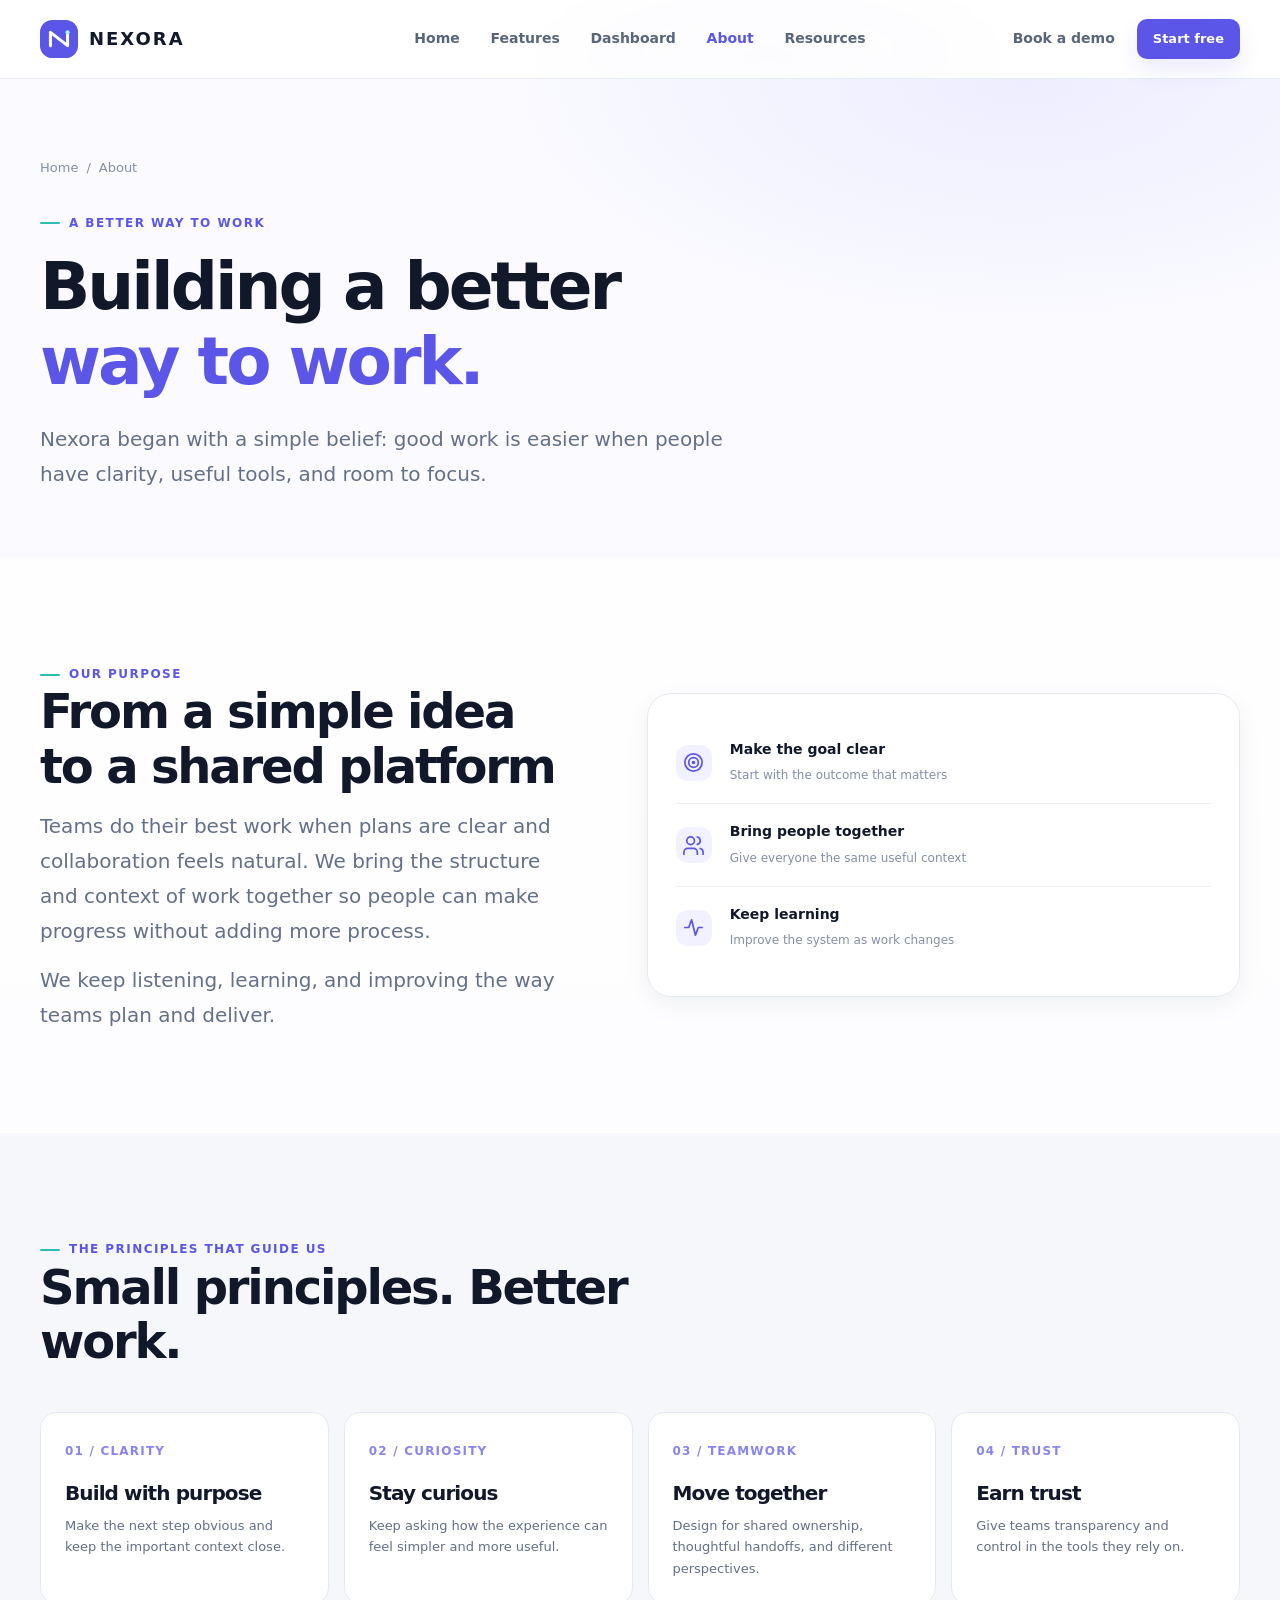
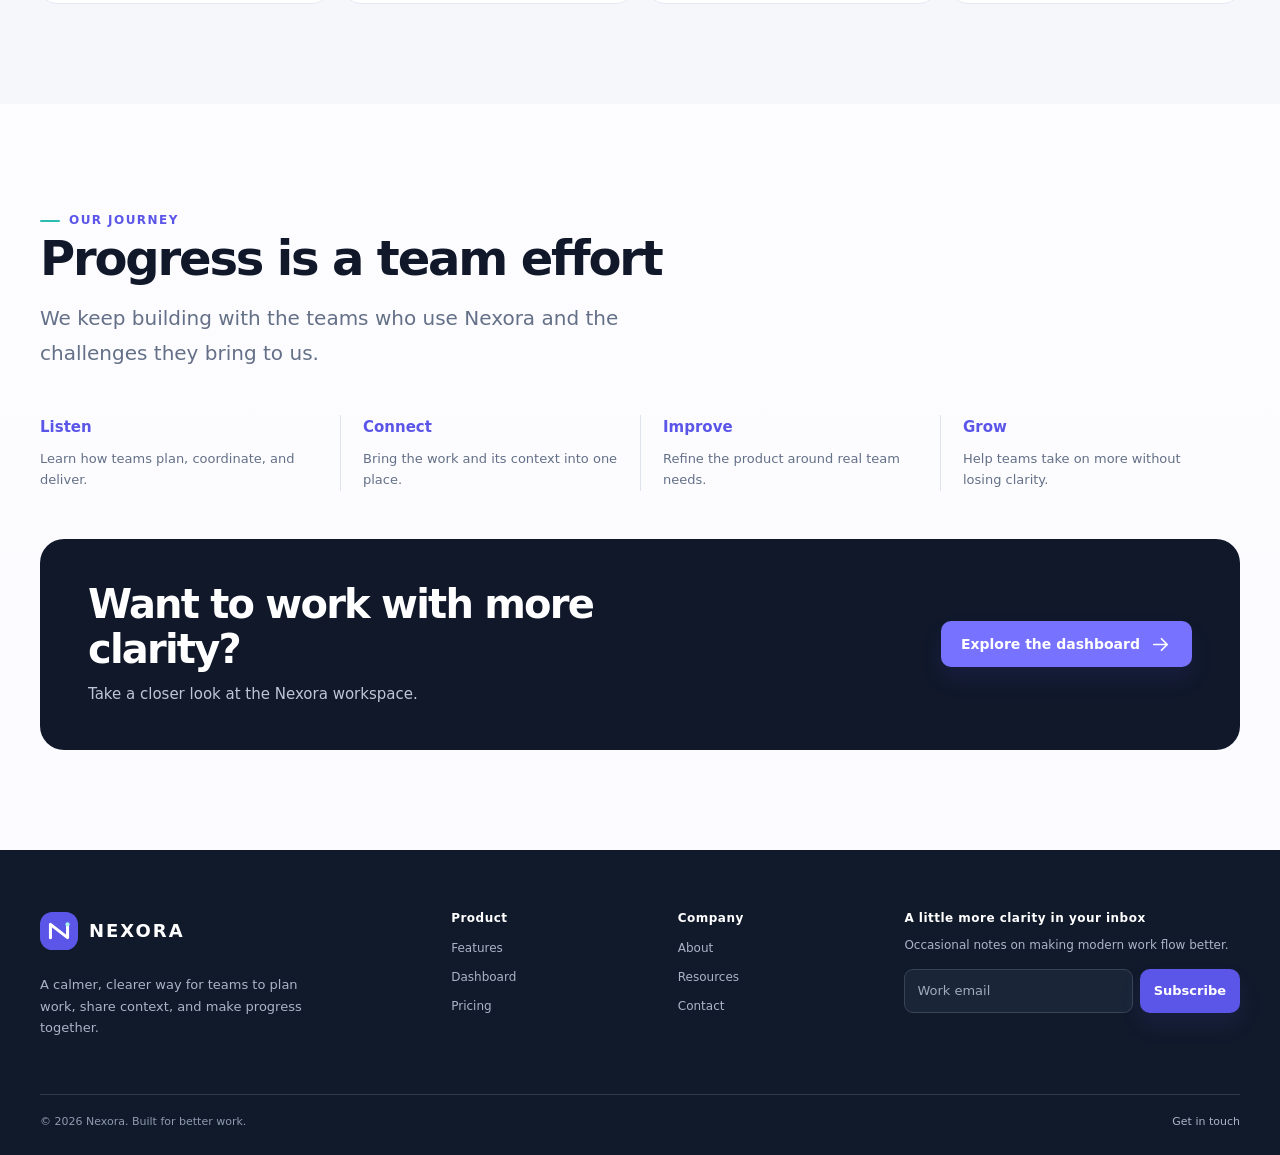
==== commit ad261bd3: "02 NEXORA website" ====
--- a/about.html
+++ b/about.html
@@ -13,7 +13,7 @@
 <a class="skip-link" href="#main-content">Skip to content</a>
 <header class="site-header"><div class="container nav-wrap">
 <a class="brand" href="index.html" aria-label="Nexora home"><img src="assets/icons/nexora-mark.svg" alt=""><span>NEXORA</span></a>
-<div class="nav-panel" id="nav-panel"><nav class="primary-nav" id="site-nav" aria-label="Main navigation"><a href="index.html">Home</a><a href="features.html">Features</a><a href="dashboard.html">Dashboard</a><a href="pricing.html">Pricing</a><a href="about.html" aria-current="page">About</a><a href="resources.html">Resources</a><a href="contact.html">Contact</a></nav>
+<div class="nav-panel" id="nav-panel"><nav class="primary-nav" id="site-nav" aria-label="Main navigation"><a href="index.html">Home</a><a href="features.html">Features</a><a href="dashboard.html">Dashboard</a><a href="about.html" aria-current="page">About</a><a href="resources.html">Resources</a></nav>
 <div class="nav-cta"><a class="text-link" href="contact.html#demo">Book a demo</a><a class="button button-small" href="pricing.html#plans">Start free</a></div></div>
 <button class="menu-toggle" type="button" data-menu-toggle aria-controls="nav-panel" aria-expanded="false" aria-label="Open navigation"><svg viewBox="0 0 24 24" fill="none" stroke="currentColor" stroke-width="1.8" stroke-linecap="round" aria-hidden="true"><path d="M4 7h16M4 12h16M4 17h16"/></svg></button>
 </div></header>
--- a/css/style.css
+++ b/css/style.css
@@ -97,14 +97,14 @@
   backdrop-filter: blur(16px);
   animation: fadeUp .7s var(--ease) both;
 }
-.nav-wrap { min-height: 78px; display: flex; align-items: center; justify-content: space-between; gap: 32px; }
+.nav-wrap { position: relative; min-height: 78px; display: flex; align-items: center; justify-content: space-between; gap: 32px; }
 .brand { display: inline-flex; align-items: center; gap: 11px; flex: 0 0 auto; font-size: 18px; font-weight: 800; letter-spacing: .11em; }
 .brand img { width: 38px; height: 38px; }
 .nav-panel { display: flex; flex: 1; align-items: center; gap: 24px; }
-.primary-nav { display: flex; align-items: center; gap: clamp(18px, 2.4vw, 34px); margin-left: auto; }
+.primary-nav { position: absolute; left: 50%; display: flex; align-items: center; gap: clamp(18px, 2.4vw, 34px); transform: translateX(-50%); }
 .primary-nav a, .nav-cta .text-link { color: #59657a; font-size: 14px; font-weight: 600; transition: color .18s var(--ease); }
 .primary-nav a:hover, .primary-nav a[aria-current="page"], .nav-cta .text-link:hover { color: var(--brand); }
-.nav-cta { display: flex; align-items: center; gap: 22px; }
+.nav-cta { display: flex; align-items: center; gap: 22px; margin-left: auto; }
 .button {
   min-height: 46px;
   display: inline-flex;
@@ -462,10 +462,10 @@
   .menu-toggle { display: flex; margin-left: auto; }
   .nav-panel { position: absolute; top: 100%; right: 0; left: 0; display: none; flex-direction: column; align-items: stretch; gap: 0; padding: 6px 20px 16px; border-bottom: 1px solid var(--line); background: white; box-shadow: 0 16px 24px rgb(20 28 50 / 8%); }
   .site-header.is-menu-open .nav-panel { display: flex; }
-  .nav-panel .primary-nav { align-items: stretch; flex-direction: column; gap: 0; margin: 0; }
+  .nav-panel .primary-nav { position: static; align-items: stretch; flex-direction: column; gap: 0; margin: 0; transform: none; }
   .nav-panel .primary-nav a { padding: 12px 4px; border-bottom: 1px solid #f0f2f6; font-size: 14px; }
   .nav-panel .primary-nav a:last-child { border: 0; }
-  .nav-panel .nav-cta { padding: 14px 0 0; }
+  .nav-panel .nav-cta { margin-left: 0; padding: 14px 0 0; }
   .hero { padding: 62px 0 56px; }
   .hero-grid { grid-template-columns: 1fr; gap: 40px; }
   .hero-copy { max-width: 730px; }
@@ -548,4 +548,3 @@
 .plan-price-custom { font-size: 27px; }
 .board-card-head a { color: var(--muted-2); font-size: 9px; font-weight: 600; }
 .board-card-head a:hover { color: var(--brand); }
-
